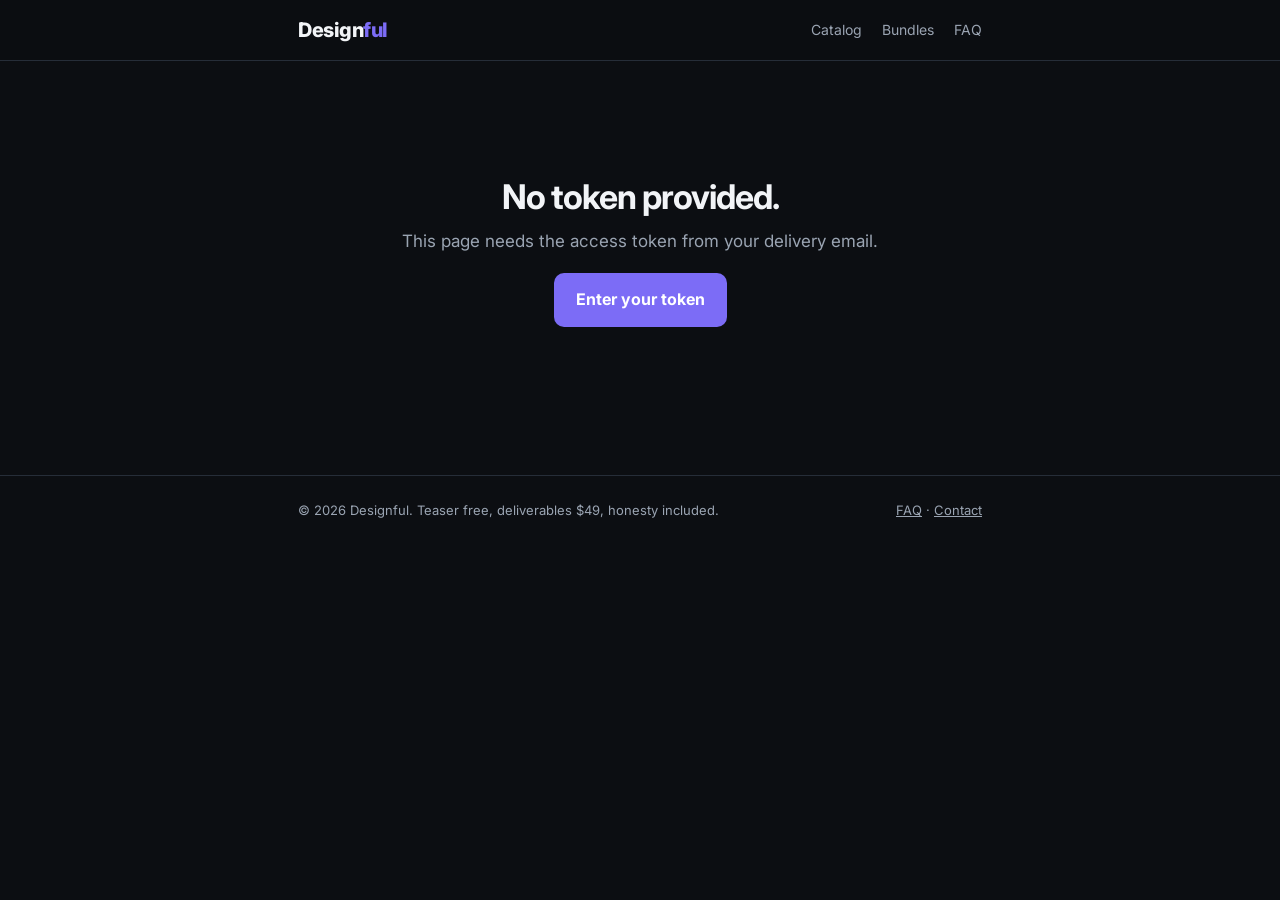
==== deliverable.html @ 866f5313 "Designful PWA: catalog + teaser + generate + deliverable pages (168/168 tests green)" ====
<!DOCTYPE html>
<html lang="en">
<head>
<meta charset="utf-8">
<meta name="viewport" content="width=device-width, initial-scale=1, viewport-fit=cover">
<title>Designful — Your deliverable</title>
<link rel="manifest" href="manifest.json">
<meta name="theme-color" content="#7c6cf6">
<link rel="stylesheet" href="styles.css">
<link rel="preconnect" href="https://fonts.googleapis.com">
<link rel="preconnect" href="https://fonts.gstatic.com" crossorigin>
<link href="https://fonts.googleapis.com/css2?family=Archivo:wght@600;700;800&family=Inter:wght@400;600;700&display=swap" rel="stylesheet">
</head>
<body>

<header class="site-header">
  <div class="inner">
    <a class="brand" href="index.html">Design<span>ful</span></a>
    <nav class="nav">
      <a href="index.html#catalog">Catalog</a>
      <a href="index.html#bundles">Bundles</a>
      <a href="index.html#faq">FAQ</a>
    </nav>
  </div>
</header>

<main>
  <div id="deliverable-host"></div>
</main>

<footer>
  <div class="inner">
    <span>© 2026 Designful. Teaser free, deliverables $49, honesty included.</span>
    <span><a href="index.html#faq">FAQ</a> · <a href="mailto:info@mehyar.us">Contact</a></span>
  </div>
</footer>

<script src="catalog.js"></script>
<script src="app.js"></script>
<script type="module" src="compositor.js"></script>
<script>
"use strict";
/* Deliverable viewer.
 * PROD: fetches /api/designful/deliverable?token= and renders the real
 * manifest — text files inline, image assets as canvas composites
 * (text-free artwork + real typography drawn by compositor.js), each with
 * a PNG download button.
 * DEV (?dev=1): renders the sample manifest below so the layout is
 * reviewable with zero backend.
 */
document.addEventListener("DOMContentLoaded", function () {
  var host = document.getElementById("deliverable-host");
  var qs = new URLSearchParams(window.location.search);
  var token = qs.get("token");
  var feature = qs.get("feature");

  if (!token) {
    host.innerHTML =
      '<section class="centered"><h1>No token provided.</h1>' +
      '<p class="lede">This page needs the access token from your delivery email.</p>' +
      '<a class="btn btn-primary" href="success.html">Enter your token</a></section>';
    return;
  }

  if (DEV_MODE) {
    renderManifest(host, SAMPLE_MANIFEST, token);
    return;
  }

  host.innerHTML = '<section class="centered"><p class="lede">Loading your deliverable…</p></section>';
  fetch("/api/designful/deliverable?token=" + encodeURIComponent(token), { cache: "no-store" })
    .then(function (r) { return r.json().then(function (j) { return { status: r.status, body: j }; }); })
    .then(function (res) {
      var b = res.body;
      if (!b || b.ok !== true) {
        var msg = (b && b.error) || ("HTTP " + res.status);
        if (msg === "not_ready") {
          host.innerHTML =
            '<section class="centered"><h1>Still in the oven.</h1>' +
            '<p class="lede">Your deliverable is being produced — usually within 15 minutes. This page will show it as soon as it\'s ready; no need to re-enter your token.</p></section>';
        } else {
          host.innerHTML =
            '<section class="centered"><h1>Token not found.</h1>' +
            '<p class="lede">That token doesn\'t match any deliverable (' + esc(msg) + '). Check your email for the exact link.</p></section>';
        }
        return;
      }
      var keys = Object.keys(b.manifests || {});
      var key = (feature && b.manifests[feature]) ? feature : keys[0];
      if (!key) {
        host.innerHTML = '<section class="centered"><h1>Nothing here yet.</h1><p class="lede">No deliverables are attached to this token.</p></section>';
        return;
      }
      if (keys.length > 1) {
        var tabs = '<div class="choices" style="margin:18px 0">';
        keys.forEach(function (k) {
          tabs += '<a class="chip' + (k === key ? " active" : "") + '" href="deliverable.html?token=' +
            encodeURIComponent(token) + "&feature=" + encodeURIComponent(k) + '">' + esc(featureName(k)) + "</a>";
        });
        host.innerHTML = tabs + "</div>";
      }
      var section = document.createElement("div");
      host.appendChild(section);
      renderManifest(section, b.manifests[key], token);
    })
    .catch(function () {
      host.innerHTML =
        '<section class="centered"><h1>Couldn\'t load.</h1>' +
        '<p class="lede">The deliverable service didn\'t respond. Check your connection and reload.</p></section>';
    });
});

function featureName(featureId) {
  var map = {
    "homepage-teardown": "Homepage Teardown",
    "logo-refresh": "Logo Refresh",
    "ad-creative-pack": "Ad Creative Pack",
    "social-launch-kit": "Social Launch Kit",
    "hero-rewrite": "Hero Rewrite"
  };
  return map[featureId] || featureId;
}

/* Renders one manifest: {summary, generated_at, files:[{name,mime,storage,url,
 * label, content|content_preview, overlay:{kind,feature,overlay,warnings}, dims}]} */
function renderManifest(host, manifest, token) {
  var C = window.DesignfulCompositor;
  var html = '<a class="back" href="index.html#catalog">← Back to catalog</a>';
  html += '<section class="feature-hero"><p class="eyebrow">Your deliverable</p>';
  html += "<h1>" + esc(manifest.title || featureName(manifest.feature || "")) + "</h1>";
  if (manifest.summary) html += '<p class="lede">' + esc(manifest.summary) + "</p>";
  if (manifest.generated_at) {
    html += '<p class="turnaround">Delivered ' + esc(manifest.generated_at) + " · full commercial rights</p>";
  }
  html += "</section>";

  if (DEV_MODE) {
    html += '<div class="dev-fallback" style="margin-top:18px"><strong>Dev sample.</strong> ' +
      "In production this page fetches the manifest for your token and renders the real deliverable. " +
      "What follows is sample content showing the layout, including a live canvas composite.</div>";
  }

  var files = manifest.files || [];
  var images = files.filter(isImageFile);
  var texts = files.filter(function (f) { return !isImageFile(f); });

  if (images.length && C) {
    html += '<section><h2>Assets — download the finished PNGs</h2><div class="gallery" id="composite-gallery"></div></section>';
  }
  texts.forEach(function (f) {
    html += '<section class="report"><h3>' + esc(f.label || f.name) + "</h3>";
    var body = f.content || f.content_preview || "";
    if (body) {
      html += f.mime === "text/html"
        ? '<div class="result-body">' + body + "</div>"
        : "<pre>" + esc(body) + "</pre>";
    } else if (f.url) {
      html += '<p><a class="btn" href="' + esc(f.url) + '" download>Download ' + esc(f.name) + "</a></p>";
    } else if (f.error) {
      html += '<p class="status error">This asset failed production QC and was withheld: ' + esc(f.error) + ". Reply to your delivery email for a re-render.</p>";
    }
    html += "</section>";
  });

  html += '<section><div class="whatyouget"><h3>Questions or a redo?</h3>' +
    '<p>You get one free redo within 7 days if anything here is unusable. ' +
    'Reply to your delivery email or write to info@mehyar.us.</p></div></section>';

  host.innerHTML = html;

  /* Composite each image asset: text-free artwork + real typography. */
  if (images.length && C) {
    var gallery = document.getElementById("composite-gallery");
    images.forEach(function (f, i) {
      var fig = document.createElement("figure");
      fig.style.margin = "0";
      var dims = dimsFor(f);
      var canvas = document.createElement("canvas");
      canvas.width = dims[0];
      canvas.height = dims[1];
      canvas.style.maxWidth = "100%";
      canvas.style.height = "auto";
      canvas.style.borderRadius = "12px";
      fig.appendChild(canvas);
      var cap = document.createElement("figcaption");
      cap.style.cssText = "color:var(--muted);font-size:13px;margin:8px 0";
      cap.textContent = f.label || f.name;
      fig.appendChild(cap);
      var btn = document.createElement("button");
      btn.className = "btn";
      btn.textContent = "Download PNG";
      btn.addEventListener("click", function () {
        C.downloadCanvas(canvas, (f.name || ("asset-" + (i + 1))).replace(/\.[a-z]+$/i, "") + "-final.png");
      });
      fig.appendChild(btn);
      gallery.appendChild(fig);
      var src = f.url || f.src;
      if (!src) {
        cap.textContent += " — artwork unavailable";
        return;
      }
      C.renderComposite(canvas, {
        artwork: src,
        overlay: f.overlay || {},
        kind: (f.overlay && f.overlay.kind) || "generic",
      }).catch(function () {
        cap.textContent += " — failed to render";
      });
    });
  }
}

function isImageFile(f) {
  if (f.url && /\.(png|jpe?g|webp)(\?|$)/i.test(f.url)) return true;
  if (/^image\//.test(f.mime || "")) return true;
  return /\.(png|jpe?g|webp)$/i.test(f.name || "");
}

function dimsFor(f) {
  /* Canvas ratios mirror the production art direction. */
  if (f.dims) {
    var m = /^(\d+)x(\d+)$/.exec(f.dims);
    if (m) {
      var w = Math.min(1080, +m[1]);
      return [w, Math.round((w * +m[2]) / +m[1])];
    }
  }
  var kind = (f.overlay && f.overlay.kind) || "";
  if (kind === "ad-creative" && /9x16|9-16|story/i.test(f.name || "")) return [1080, 1920];
  if (kind === "social-template") return [1080, 1350];
  return [1080, 1080];
}

/* Inline SVG placeholders — no network, no external images in dev. */
function svgPlaceholder(label, bg, fg) {
  var svg = '<svg xmlns="http://www.w3.org/2000/svg" width="800" height="800">' +
    '<rect width="800" height="800" fill="' + bg + '"/>' +
    '<text x="400" y="400" font-family="sans-serif" font-size="36" fill="' + fg + '" text-anchor="middle">' + label + "</text>" +
    "</svg>";
  return "data:image/svg+xml," + encodeURIComponent(svg);
}

/* Sample manifest so the layout can be reviewed with zero backend. */
var SAMPLE_MANIFEST = {
  feature: "ad-creative-pack",
  title: "Ad Creative Pack",
  generated_at: "2026-09-15",
  summary: "Sample deliverable: 5 creatives × 2 ratios with composited typography. The headline below is drawn live on canvas from the overlay spec — the artwork itself carries no text.",
  files: [
    {
      name: "ad-1-1x1.png", mime: "image/png", storage: "dev:inline",
      label: "Creative 1 — Cozy evening ritual (1:1)",
      src: svgPlaceholder("text-free artwork", "#2a1f16", "#d9a05b"),
      overlay: {
        kind: "ad-creative",
        feature: "ad-creative-pack",
        overlay: {
          headline: "Your evenings, upgraded in 21 days",
          brand: "Ember & Oak",
          cta: "Shop the collection"
        }
      }
    },
    {
      name: "teardown.json", mime: "application/json", storage: "dev:inline",
      label: "Sample report file",
      content_preview: '{ "score": 62, "note": "sample" }'
    }
  ]
};
</script>
</body>
</html>
---- styles.css ----
/* Designful — mobile-first, vanilla, no build step. */
:root {
  --bg: #0c0e12;
  --surface: #14181f;
  --surface-2: #1b212b;
  --line: #262d38;
  --text: #f2f4f7;
  --muted: #9aa4b2;
  --accent: #7c6cf6;
  --accent-soft: rgba(124, 108, 246, .14);
  --gold: #e8b04b;
  --ok: #3ecf8e;
  --err: #ff6b6b;
  --radius: 14px;
  --maxw: 720px;
  --font: -apple-system, BlinkMacSystemFont, "Segoe UI", Inter, Roboto, Helvetica, Arial, sans-serif;
}

* { box-sizing: border-box; }
html { -webkit-text-size-adjust: 100%; }
body {
  margin: 0;
  background: var(--bg);
  color: var(--text);
  font-family: var(--font);
  line-height: 1.6;
  font-size: 16px;
}

/* ---------- header ---------- */
.site-header {
  position: sticky; top: 0; z-index: 20;
  background: rgba(12, 14, 18, .92);
  backdrop-filter: blur(8px);
  border-bottom: 1px solid var(--line);
}
.site-header .inner {
  max-width: var(--maxw); margin: 0 auto;
  padding: 14px 18px;
  display: flex; align-items: center; justify-content: space-between;
}
.brand { font-weight: 800; font-size: 20px; letter-spacing: -.5px; color: var(--text); text-decoration: none; }
.brand span { color: var(--accent); }
.nav a { color: var(--muted); text-decoration: none; font-size: 14px; margin-left: 16px; }
.nav a:hover { color: var(--text); }

/* ---------- layout ---------- */
main { max-width: var(--maxw); margin: 0 auto; padding: 0 18px 72px; }
section { margin-top: 40px; }
h1 { font-size: 34px; line-height: 1.15; letter-spacing: -1px; margin: 0 0 12px; }
h2 { font-size: 24px; letter-spacing: -.5px; margin: 0 0 10px; }
h3 { font-size: 18px; margin: 0 0 8px; }
p.lede { color: var(--muted); font-size: 17px; margin: 0 0 18px; }
.eyebrow { color: var(--accent); font-size: 13px; font-weight: 700; text-transform: uppercase; letter-spacing: 1.5px; margin: 0 0 8px; }

/* ---------- hero ---------- */
.hero { padding: 48px 0 8px; }
.hero .actions { display: flex; gap: 12px; flex-wrap: wrap; margin-top: 20px; }
.hero-proof { margin-top: 16px; color: var(--muted); font-size: 14px; }

/* ---------- buttons ---------- */
.btn {
  display: inline-block; border: 0; cursor: pointer;
  font: inherit; font-weight: 700; font-size: 16px;
  padding: 14px 22px; border-radius: 10px;
  text-decoration: none; text-align: center;
  transition: transform .06s ease, opacity .15s;
}
.btn:active { transform: scale(.98); }
.btn-primary { background: var(--accent); color: #fff; }
.btn-primary:hover { opacity: .92; }
.btn-ghost { background: var(--surface-2); color: var(--text); border: 1px solid var(--line); }
.btn-block { display: block; width: 100%; }

/* ---------- feature cards ---------- */
.cards { display: grid; gap: 14px; margin-top: 18px; }
@media (min-width: 640px) { .cards { grid-template-columns: 1fr 1fr; } }
.card {
  background: var(--surface); border: 1px solid var(--line);
  border-radius: var(--radius); padding: 20px;
  display: flex; flex-direction: column; gap: 8px;
}
.card .tag { font-size: 12px; color: var(--muted); font-weight: 700; text-transform: uppercase; letter-spacing: 1px; }
.card h3 { margin: 0; }
.card .pitch { margin: 0; font-size: 15px; }
.card .teaser { margin: 0; color: var(--muted); font-size: 14px; }
.card .price-row { display: flex; align-items: center; justify-content: space-between; margin-top: auto; padding-top: 10px; }
.price { font-size: 22px; font-weight: 800; }
.price small { color: var(--muted); font-weight: 400; font-size: 13px; }
.card .btn { padding: 10px 16px; font-size: 15px; }

/* ---------- bundles ---------- */
.bundle-grid { display: grid; gap: 14px; margin-top: 18px; }
@media (min-width: 640px) { .bundle-grid { grid-template-columns: 1fr 1fr; } }
.bundle {
  background: linear-gradient(180deg, var(--surface-2), var(--surface));
  border: 1px solid var(--line); border-radius: var(--radius); padding: 22px;
  position: relative;
}
.bundle .save { color: var(--gold); font-weight: 700; font-size: 14px; }
.bundle h3 { margin: 4px 0 6px; }
.bundle p { color: var(--muted); font-size: 14px; margin: 0 0 14px; }
.bundle .price { font-size: 28px; }
.bundle .price s { color: var(--muted); font-size: 16px; font-weight: 400; margin-right: 8px; }

/* ---------- how it works ---------- */
.steps { list-style: none; padding: 0; margin: 18px 0 0; display: grid; gap: 12px; counter-reset: step; }
.steps li {
  background: var(--surface); border: 1px solid var(--line);
  border-radius: var(--radius); padding: 16px 16px 16px 56px; position: relative;
  font-size: 15px;
}
.steps li::before {
  counter-increment: step; content: counter(step);
  position: absolute; left: 16px; top: 14px;
  width: 28px; height: 28px; border-radius: 50%;
  background: var(--accent-soft); color: var(--accent);
  font-weight: 800; font-size: 14px;
  display: flex; align-items: center; justify-content: center;
}
.steps li strong { display: block; margin-bottom: 2px; }
.steps li p { margin: 0; color: var(--muted); font-size: 14px; }

/* ---------- faq ---------- */
.faq { margin-top: 18px; display: grid; gap: 10px; }
.faq details { background: var(--surface); border: 1px solid var(--line); border-radius: var(--radius); padding: 14px 16px; }
.faq summary { cursor: pointer; font-weight: 700; font-size: 15px; }
.faq details p { margin: 8px 0 0; color: var(--muted); font-size: 14px; }

/* ---------- feature page ---------- */
.back { display: inline-block; margin: 22px 0 0; color: var(--muted); text-decoration: none; font-size: 14px; }
.back:hover { color: var(--text); }
.feature-hero { margin-top: 10px; }
.feature-hero .turnaround { color: var(--muted); font-size: 14px; }
.whatyouget {
  background: var(--surface); border: 1px solid var(--line);
  border-radius: var(--radius); padding: 18px; margin-top: 24px;
}
.whatyouget h3 { margin-top: 0; }
.whatyouget p { margin: 0; font-size: 15px; color: var(--muted); }
.unlock-box {
  border: 1px solid var(--accent); background: var(--accent-soft);
  border-radius: var(--radius); padding: 20px; margin-top: 20px;
  display: flex; align-items: center; justify-content: space-between; gap: 14px; flex-wrap: wrap;
}
.unlock-box .price { font-size: 26px; }
.unlock-box p { margin: 0; font-size: 14px; color: var(--muted); }

/* ---------- forms ---------- */
.field { margin-bottom: 14px; }
.field label { display: block; font-weight: 700; font-size: 14px; margin-bottom: 6px; }
.field input[type="text"], .field input[type="url"], .field input[type="email"], .field textarea {
  width: 100%; padding: 12px 14px; border-radius: 10px;
  border: 1px solid var(--line); background: var(--surface-2); color: var(--text);
  font: inherit; font-size: 15px;
}
.field input[type="file"] { font: inherit; font-size: 14px; color: var(--muted); }
.field textarea { resize: vertical; }
.choices { display: flex; flex-wrap: wrap; gap: 8px; }
.chip {
  border: 1px solid var(--line); border-radius: 999px; padding: 8px 14px;
  font-size: 14px; font-weight: 400; cursor: pointer; background: var(--surface-2);
}
.chip input { margin-right: 6px; }
#teaser-form { margin-top: 18px; }

.status { min-height: 22px; font-size: 14px; margin-top: 10px; }
.status.busy { color: var(--accent); }
.status.error { color: var(--err); }

#teaser-result { margin-top: 16px; }
#teaser-result h3 { margin-top: 0; }
.result-body { white-space: pre-wrap; color: var(--text); font-size: 15px; }
.dev-fallback {
  border: 1px dashed var(--line); border-radius: var(--radius);
  padding: 18px; color: var(--muted); font-size: 14px; background: var(--surface);
}
.dev-fallback code { color: var(--text); background: var(--surface-2); padding: 1px 6px; border-radius: 6px; font-size: 13px; }

.gallery { display: grid; gap: 10px; grid-template-columns: 1fr 1fr; margin-top: 12px; }
.gallery img { width: 100%; border-radius: 10px; border: 1px solid var(--line); display: block; }

/* ---------- modals ---------- */
.modal {
  position: fixed; inset: 0; z-index: 50;
  background: rgba(4, 6, 10, .75);
  display: flex; align-items: center; justify-content: center;
  padding: 18px;
}
.modal[hidden] { display: none; }
.modal .panel {
  background: var(--surface); border: 1px solid var(--line);
  border-radius: var(--radius); padding: 24px; width: 100%; max-width: 440px;
  max-height: 90vh; overflow: auto;
}
.modal .panel h2 { margin-top: 0; }
.modal .panel .muted { color: var(--muted); font-size: 14px; margin: 0 0 16px; }
.modal-close { float: right; background: none; border: 0; color: var(--muted); font-size: 22px; cursor: pointer; }
#buy-error { color: var(--err); font-size: 14px; min-height: 20px; margin: 8px 0 0; }
#payload-pre {
  background: #0a0c10; border: 1px solid var(--line); border-radius: 10px;
  padding: 14px; font-size: 13px; overflow: auto; white-space: pre; margin: 12px 0;
}
.dev-notice {
  border: 1px dashed var(--gold); color: var(--gold);
  border-radius: 10px; padding: 10px 14px; font-size: 13px; margin: 0;
}

/* ---------- success / deliverable ---------- */
.centered { text-align: center; padding: 64px 0 20px; }
.centered .check { font-size: 56px; }
.centered h1 { margin-top: 12px; }
.token-form { display: flex; gap: 8px; margin-top: 24px; }
.token-form input { flex: 1; }
.report { background: var(--surface); border: 1px solid var(--line); border-radius: var(--radius); padding: 22px; margin-top: 18px; }
.report h3 { color: var(--accent); font-size: 13px; text-transform: uppercase; letter-spacing: 1px; margin-top: 20px; }
.report h3:first-child { margin-top: 0; }
.report p, .report li { font-size: 15px; }
.severity { font-weight: 800; }
.severity.high { color: var(--err); }
.severity.medium { color: var(--gold); }
.severity.low { color: var(--ok); }

/* ---------- footer ---------- */
footer { border-top: 1px solid var(--line); margin-top: 56px; }
footer .inner { max-width: var(--maxw); margin: 0 auto; padding: 24px 18px; color: var(--muted); font-size: 13px; display: flex; justify-content: space-between; gap: 12px; flex-wrap: wrap; }
footer a { color: var(--muted); }
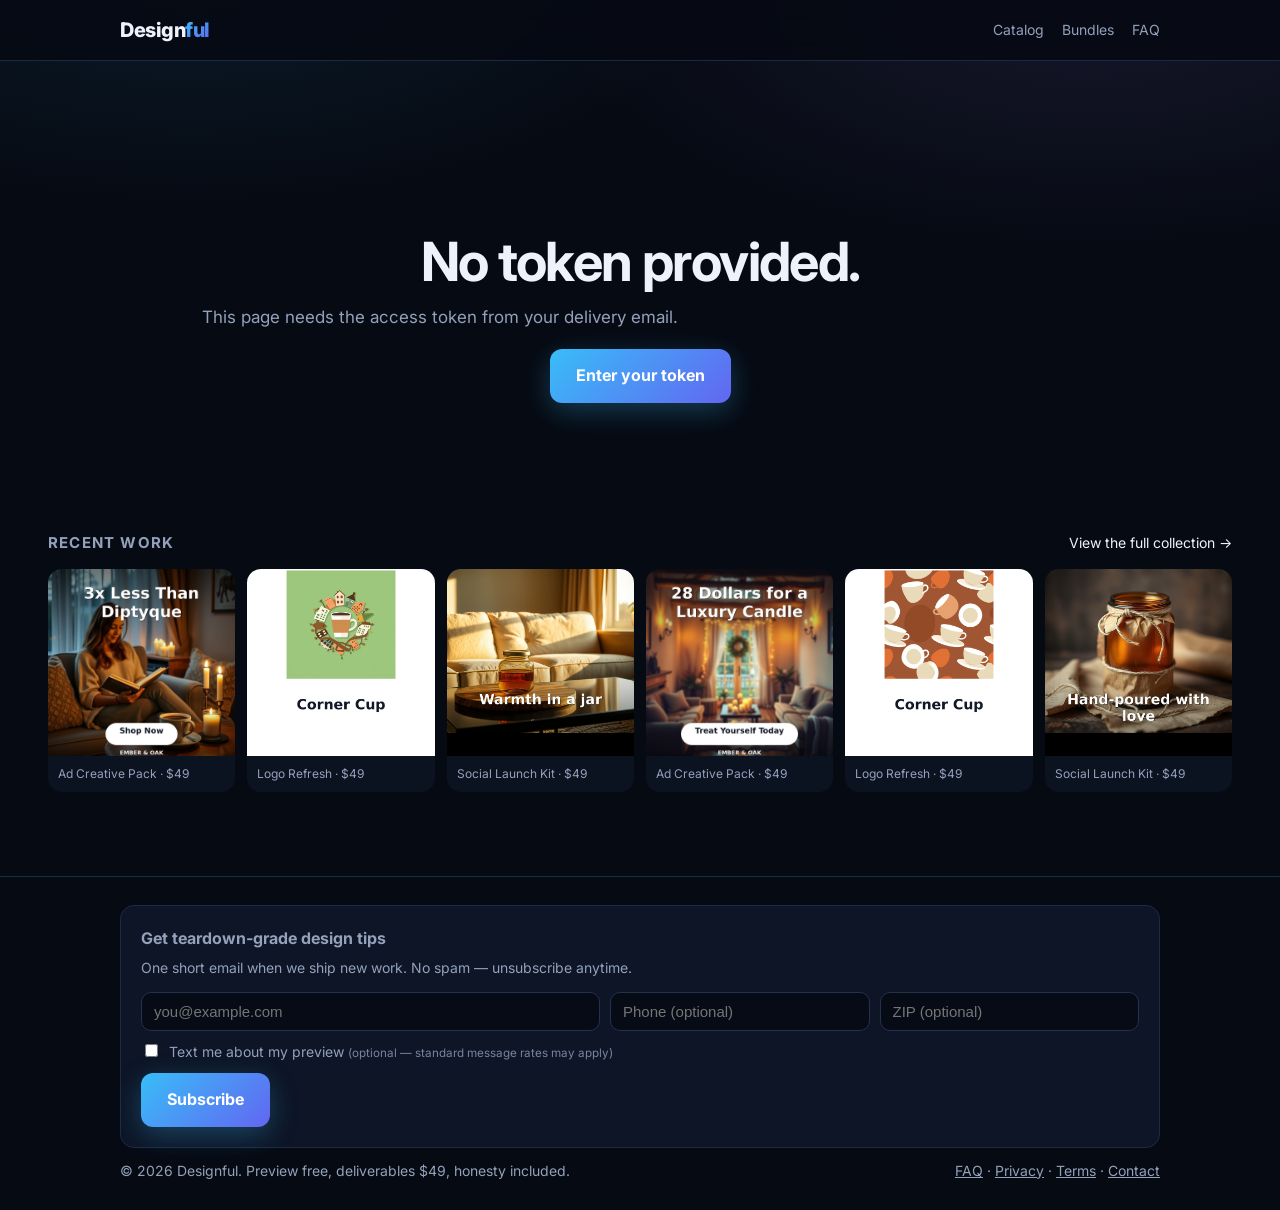
==== commit 54af1dd2: "Sync: privacy + terms pages, work.html, subscribe/unsubscribe functions, samples gallery, demo media" ====
--- a/deliverable.html
+++ b/deliverable.html
@@ -4,6 +4,9 @@
 <meta charset="utf-8">
 <meta name="viewport" content="width=device-width, initial-scale=1, viewport-fit=cover">
 <title>Designful — Your deliverable</title>
+<meta name="robots" content="noindex">
+<link rel="canonical" href="https://designful.mehyar.us/deliverable.html">
+<meta name="description" content="Your Designful deliverable — clean, full-resolution files with commercial rights.">
 <link rel="manifest" href="manifest.json">
 <meta name="theme-color" content="#7c6cf6">
 <link rel="stylesheet" href="styles.css">
@@ -28,10 +31,29 @@
   <div id="deliverable-host"></div>
 </main>
 
+<div class="recent-work" data-recent-work></div>
 <footer>
-  <div class="inner">
-    <span>© 2026 Designful. Teaser free, deliverables $49, honesty included.</span>
-    <span><a href="index.html#faq">FAQ</a> · <a href="mailto:info@mehyar.us">Contact</a></span>
+  <div class="inner footer-grid">
+    <div class="subscribe-block">
+      <strong>Get teardown-grade design tips</strong>
+      <p class="muted">One short email when we ship new work. No spam — unsubscribe anytime.</p>
+      <form class="subscribe-form" data-subscribe-form novalidate>
+        <div class="subscribe-row">
+          <input type="email" name="email" placeholder="you@example.com" required aria-label="Email address (required)" autocomplete="email">
+          <input type="tel" name="phone" placeholder="Phone (optional)" aria-label="Phone number (optional)" autocomplete="tel">
+          <input type="text" name="zip" placeholder="ZIP (optional)" aria-label="ZIP code (optional)" inputmode="numeric" autocomplete="postal-code">
+        </div>
+        <label class="sms-consent"><input type="checkbox" name="sms_consent" value="true"> <span>Text me about my preview <small>(optional — standard message rates may apply)</small></span></label>
+        <div class="subscribe-row">
+          <button class="btn btn-primary" type="submit">Subscribe</button>
+          <p class="subscribe-msg" role="status" hidden></p>
+        </div>
+      </form>
+    </div>
+    <div class="footer-base">
+      <span>© 2026 Designful. Preview free, deliverables $49, honesty included.</span>
+      <span><a href="index.html#faq">FAQ</a> · <a href="privacy.html">Privacy</a> · <a href="terms.html">Terms</a> · <a href="mailto:info@mehyar.us">Contact</a></span>
+    </div>
   </div>
 </footer>
 
--- a/styles.css
+++ b/styles.css
@@ -1,26 +1,31 @@
-/* Designful — mobile-first, vanilla, no build step. */
+/* Designful — premium cool palette. Mobile-first, vanilla, no build step. */
 :root {
-  --bg: #0c0e12;
-  --surface: #14181f;
-  --surface-2: #1b212b;
-  --line: #262d38;
-  --text: #f2f4f7;
-  --muted: #9aa4b2;
-  --accent: #7c6cf6;
-  --accent-soft: rgba(124, 108, 246, .14);
-  --gold: #e8b04b;
-  --ok: #3ecf8e;
-  --err: #ff6b6b;
-  --radius: 14px;
-  --maxw: 720px;
+  --bg: #060a13;
+  --surface: #0b1220;
+  --surface-2: #101a2e;
+  --line: #1c2942;
+  --text: #eef3fb;
+  --muted: #93a1bb;
+  --accent: #38bdf8;
+  --accent-2: #a78bfa;
+  --accent-soft: rgba(56, 189, 248, .12);
+  --grad: linear-gradient(135deg, #38bdf8, #6366f1);
+  --gold: #fbbf24;
+  --ok: #34d399;
+  --err: #fb7185;
+  --radius: 16px;
+  --maxw: 1080px;
   --font: -apple-system, BlinkMacSystemFont, "Segoe UI", Inter, Roboto, Helvetica, Arial, sans-serif;
 }
 
 * { box-sizing: border-box; }
-html { -webkit-text-size-adjust: 100%; }
+html { -webkit-text-size-adjust: 100%; scroll-behavior: smooth; }
 body {
   margin: 0;
-  background: var(--bg);
+  background:
+    radial-gradient(900px 420px at 15% -5%, rgba(56, 189, 248, .10) 0%, transparent 60%) fixed,
+    radial-gradient(900px 420px at 85% 0%, rgba(167, 139, 250, .10) 0%, transparent 60%) fixed,
+    var(--bg);
   color: var(--text);
   font-family: var(--font);
   line-height: 1.6;
@@ -30,120 +35,270 @@
 /* ---------- header ---------- */
 .site-header {
   position: sticky; top: 0; z-index: 20;
-  background: rgba(12, 14, 18, .92);
-  backdrop-filter: blur(8px);
+  background: rgba(6, 10, 19, .88);
+  backdrop-filter: blur(10px);
+  -webkit-backdrop-filter: blur(10px);
   border-bottom: 1px solid var(--line);
 }
 .site-header .inner {
   max-width: var(--maxw); margin: 0 auto;
-  padding: 14px 18px;
-  display: flex; align-items: center; justify-content: space-between;
+  padding: 14px 20px;
+  display: flex; align-items: center; justify-content: space-between; gap: 12px;
 }
 .brand { font-weight: 800; font-size: 20px; letter-spacing: -.5px; color: var(--text); text-decoration: none; }
-.brand span { color: var(--accent); }
-.nav a { color: var(--muted); text-decoration: none; font-size: 14px; margin-left: 16px; }
+.brand span {
+  background: var(--grad);
+  -webkit-background-clip: text; background-clip: text;
+  -webkit-text-fill-color: transparent; color: transparent;
+}
+.nav { display: flex; align-items: center; }
+.nav a { color: var(--muted); text-decoration: none; font-size: 14px; margin-left: 18px; }
 .nav a:hover { color: var(--text); }
+.nav .nav-cta {
+  margin-left: 18px; padding: 8px 16px; border-radius: 999px;
+  background: var(--grad); color: #fff; font-weight: 700;
+}
+.nav .nav-cta:hover { color: #fff; opacity: .92; }
+@media (max-width: 560px) { .nav a:not(.nav-cta) { display: none; } }
 
 /* ---------- layout ---------- */
-main { max-width: var(--maxw); margin: 0 auto; padding: 0 18px 72px; }
-section { margin-top: 40px; }
-h1 { font-size: 34px; line-height: 1.15; letter-spacing: -1px; margin: 0 0 12px; }
-h2 { font-size: 24px; letter-spacing: -.5px; margin: 0 0 10px; }
-h3 { font-size: 18px; margin: 0 0 8px; }
-p.lede { color: var(--muted); font-size: 17px; margin: 0 0 18px; }
-.eyebrow { color: var(--accent); font-size: 13px; font-weight: 700; text-transform: uppercase; letter-spacing: 1.5px; margin: 0 0 8px; }
+main { max-width: var(--maxw); margin: 0 auto; padding: 0 20px 72px; }
+main section { margin-top: clamp(56px, 9vw, 96px); }
+section[id] { scroll-margin-top: 76px; }
+h1 {
+  font-size: clamp(30px, 8.5vw, 54px);
+  line-height: 1.06; letter-spacing: -0.03em;
+  margin: 0 0 14px; text-wrap: balance;
+}
+h2 { font-size: clamp(22px, 5.5vw, 30px); letter-spacing: -0.02em; margin: 0 0 10px; text-wrap: balance; }
+.sec-title { font-size: clamp(24px, 6vw, 36px); letter-spacing: -0.02em; text-wrap: balance; }
+h3 { font-size: 18px; margin: 0 0 8px; letter-spacing: -0.01em; }
+p.lede { color: var(--muted); font-size: 17px; margin: 0 0 18px; max-width: 640px; }
+::selection { background: rgba(56, 189, 248, .35); }
+a:focus-visible, button:focus-visible, input:focus-visible, summary:focus-visible {
+  outline: 2px solid var(--accent); outline-offset: 2px; border-radius: 6px;
+}
+.eyebrow {
+  display: inline-block;
+  color: var(--accent); font-size: 12px; font-weight: 800;
+  text-transform: uppercase; letter-spacing: 2px; margin: 0 0 10px;
+  padding: 6px 12px; border: 1px solid rgba(56, 189, 248, .35);
+  border-radius: 999px; background: var(--accent-soft);
+}
+.eyebrow-wrap { text-align: center; }
+.sec-title { text-align: center; }
+.sec-sub { text-align: center; color: var(--muted); max-width: 620px; margin: 0 auto 8px; }
 
 /* ---------- hero ---------- */
-.hero { padding: 48px 0 8px; }
-.hero .actions { display: flex; gap: 12px; flex-wrap: wrap; margin-top: 20px; }
-.hero-proof { margin-top: 16px; color: var(--muted); font-size: 14px; }
+.hero { padding: 64px 0 12px; text-align: center; }
+.hero-compact { padding: clamp(36px, 7vw, 68px) 0 4px; }
+.hero h1 .grad {
+  background: var(--grad);
+  -webkit-background-clip: text; background-clip: text;
+  -webkit-text-fill-color: transparent; color: transparent;
+}
+.hero .lede { margin-left: auto; margin-right: auto; }
+.hero-sub {
+  color: var(--muted); font-size: clamp(15px, 4vw, 18px);
+  margin: 12px auto 0; max-width: 520px; text-wrap: balance;
+}
+.hero-cta { margin-top: 24px; display: flex; justify-content: center; }
+.hero-cta .btn { padding: 16px 34px; font-size: 17px; min-height: 52px; }
+.hero .actions { display: flex; gap: 12px; flex-wrap: wrap; margin-top: 24px; justify-content: center; }
+.trust-row {
+  display: flex; gap: 10px 18px; flex-wrap: wrap; justify-content: center;
+  margin-top: 20px; font-size: 13px; color: var(--muted);
+}
+.trust-row span { display: inline-flex; align-items: center; gap: 6px; white-space: nowrap; }
+.hero-proof { margin-top: 22px; display: flex; flex-direction: column; gap: 12px; align-items: center; }
+.chips { display: flex; gap: 8px; flex-wrap: wrap; justify-content: center; }
+.chips span {
+  font-size: 13px; color: var(--muted);
+  border: 1px solid var(--line); border-radius: 999px;
+  padding: 6px 12px; background: rgba(16, 26, 46, .6);
+}
+.stars { color: var(--gold); letter-spacing: 2px; font-size: 15px; }
+.stars small { color: var(--muted); letter-spacing: 0; font-size: 13px; margin-left: 6px; }
 
 /* ---------- buttons ---------- */
 .btn {
   display: inline-block; border: 0; cursor: pointer;
   font: inherit; font-weight: 700; font-size: 16px;
-  padding: 14px 22px; border-radius: 10px;
+  padding: 14px 26px; border-radius: 12px;
   text-decoration: none; text-align: center;
-  transition: transform .06s ease, opacity .15s;
+  transition: transform .06s ease, opacity .15s, box-shadow .15s;
 }
 .btn:active { transform: scale(.98); }
-.btn-primary { background: var(--accent); color: #fff; }
-.btn-primary:hover { opacity: .92; }
+.btn-primary { background: var(--grad); color: #fff; box-shadow: 0 8px 28px rgba(56, 189, 248, .28); }
+.btn-primary:hover { opacity: .94; box-shadow: 0 10px 32px rgba(56, 189, 248, .36); }
 .btn-ghost { background: var(--surface-2); color: var(--text); border: 1px solid var(--line); }
+.btn-ghost:hover { border-color: var(--accent); }
 .btn-block { display: block; width: 100%; }
 
+/* ---------- work gallery — snap strip on mobile, grid on desktop ---------- */
+.work-strip {
+  display: flex; gap: 12px; overflow-x: auto;
+  scroll-snap-type: x mandatory; -webkit-overflow-scrolling: touch;
+  margin: 22px -20px 0; padding: 4px 20px 14px;
+  scrollbar-width: none;
+}
+.work-strip::-webkit-scrollbar { display: none; }
+.work-strip .work-card { flex: 0 0 72vw; max-width: 300px; scroll-snap-align: center; }
+@media (min-width: 760px) {
+  .work-strip { display: grid; grid-template-columns: repeat(3, 1fr); overflow: visible; margin: 26px 0 0; padding: 0; gap: 14px; }
+  .work-strip .work-card { flex: none; max-width: none; scroll-snap-align: none; }
+}
+.work-card {
+  background: var(--surface); border: 1px solid var(--line);
+  border-radius: 18px; overflow: hidden;
+  box-shadow: inset 0 1px 0 rgba(255, 255, 255, .04), 0 6px 20px rgba(0, 0, 0, .25);
+  transition: transform .15s ease, border-color .15s ease;
+}
+.work-card:hover { transform: translateY(-3px); border-color: rgba(56, 189, 248, .45); }
+.work-card img { width: 100%; display: block; aspect-ratio: 1 / 1; object-fit: cover; }
+.work-card .work-cap { padding: 10px 14px; font-size: 13px; color: var(--muted); }
+.work-card .work-cap strong { color: var(--text); display: block; font-size: 14px; }
+.gallery-note { text-align: center; color: var(--muted); font-size: 13px; margin-top: 14px; }
+
 /* ---------- feature cards ---------- */
-.cards { display: grid; gap: 14px; margin-top: 18px; }
-@media (min-width: 640px) { .cards { grid-template-columns: 1fr 1fr; } }
+.cards { display: grid; gap: 16px; margin-top: 26px; }
+@media (min-width: 720px) { .cards { grid-template-columns: 1fr 1fr; } }
 .card {
   background: var(--surface); border: 1px solid var(--line);
-  border-radius: var(--radius); padding: 20px;
-  display: flex; flex-direction: column; gap: 8px;
-}
-.card .tag { font-size: 12px; color: var(--muted); font-weight: 700; text-transform: uppercase; letter-spacing: 1px; }
-.card h3 { margin: 0; }
+  border-radius: var(--radius); padding: 0; overflow: hidden;
+  display: flex; flex-direction: column;
+  transition: transform .15s ease, border-color .15s ease;
+}
+.card:hover { transform: translateY(-3px); border-color: rgba(56, 189, 248, .45); }
+.card-thumb { display: block; width: 100%; aspect-ratio: 16 / 9; object-fit: cover; border-bottom: 1px solid var(--line); }
+.card-body { padding: 20px; display: flex; flex-direction: column; gap: 8px; flex: 1; }
+.card .tag {
+  font-size: 11px; color: var(--accent); font-weight: 800;
+  text-transform: uppercase; letter-spacing: 1.5px;
+  display: inline-flex; align-items: center; gap: 6px;
+}
+.card .tag::before { content: ""; width: 7px; height: 7px; border-radius: 50%; background: var(--accent); box-shadow: 0 0 10px var(--accent); }
+.card h3 { margin: 0; font-size: 19px; }
 .card .pitch { margin: 0; font-size: 15px; }
 .card .teaser { margin: 0; color: var(--muted); font-size: 14px; }
-.card .price-row { display: flex; align-items: center; justify-content: space-between; margin-top: auto; padding-top: 10px; }
+.card .price-row { display: flex; align-items: center; justify-content: space-between; margin-top: auto; padding-top: 12px; }
 .price { font-size: 22px; font-weight: 800; }
 .price small { color: var(--muted); font-weight: 400; font-size: 13px; }
-.card .btn { padding: 10px 16px; font-size: 15px; }
+.card .btn { padding: 10px 18px; font-size: 15px; }
+
+/* ---------- before / after ---------- */
+.ba-grid { display: grid; gap: 16px; margin-top: 26px; }
+@media (min-width: 760px) { .ba-grid { grid-template-columns: 1fr 1fr; } }
+.ba-card {
+  background: var(--surface); border: 1px solid var(--line);
+  border-radius: var(--radius); padding: 22px;
+}
+.ba-label {
+  font-size: 11px; font-weight: 800; text-transform: uppercase; letter-spacing: 2px;
+  margin-bottom: 12px; display: inline-block; padding: 4px 12px; border-radius: 999px;
+}
+.ba-before .ba-label { color: var(--err); border: 1px solid rgba(251, 113, 133, .4); background: rgba(251, 113, 133, .08); }
+.ba-after .ba-label { color: var(--ok); border: 1px solid rgba(52, 211, 153, .4); background: rgba(52, 211, 153, .08); }
+.ba-card blockquote { margin: 0; font-size: 17px; }
+.ba-before blockquote { color: var(--muted); text-decoration: line-through; text-decoration-color: rgba(251, 113, 133, .6); }
+.ba-after blockquote { font-weight: 700; }
+.ba-after ul { margin: 10px 0 0; padding: 0; list-style: none; display: grid; gap: 8px; }
+.ba-after li { font-size: 15px; }
+.ba-after li strong { display: block; }
+.ba-after li .why { color: var(--muted); font-size: 13px; }
+.ba-meta { margin-top: 12px; font-size: 13px; color: var(--muted); }
+.score-ring {
+  font-size: 44px; font-weight: 800; letter-spacing: -1px;
+  background: var(--grad); -webkit-background-clip: text; background-clip: text;
+  -webkit-text-fill-color: transparent; color: transparent;
+}
+
+/* ---------- reviews ---------- */
+.review-grid { display: grid; gap: 14px; margin-top: 26px; }
+@media (min-width: 720px) { .review-grid { grid-template-columns: 1fr 1fr; } }
+.review-card {
+  background: var(--surface); border: 1px solid var(--line);
+  border-radius: var(--radius); padding: 20px; position: relative;
+}
+.sample-badge {
+  position: absolute; top: 14px; right: 14px;
+  font-size: 10px; font-weight: 800; letter-spacing: 1.5px;
+  color: var(--accent-2); border: 1px dashed rgba(167, 139, 250, .6);
+  border-radius: 6px; padding: 3px 8px;
+}
+.review-stars { color: var(--gold); letter-spacing: 3px; font-size: 16px; margin-bottom: 10px; }
+.review-card p { margin: 0 0 12px; font-size: 15px; }
+.reviewer { font-size: 13px; color: var(--muted); }
+.reviewer strong { color: var(--text); }
 
 /* ---------- bundles ---------- */
-.bundle-grid { display: grid; gap: 14px; margin-top: 18px; }
-@media (min-width: 640px) { .bundle-grid { grid-template-columns: 1fr 1fr; } }
+.bundle-grid { display: grid; gap: 16px; margin-top: 26px; }
+@media (min-width: 720px) { .bundle-grid { grid-template-columns: 1fr 1fr; } }
 .bundle {
   background: linear-gradient(180deg, var(--surface-2), var(--surface));
-  border: 1px solid var(--line); border-radius: var(--radius); padding: 22px;
+  border: 1px solid var(--line); border-radius: var(--radius); padding: 24px;
   position: relative;
 }
+.bundle.featured { border-color: rgba(56, 189, 248, .5); box-shadow: 0 12px 40px rgba(56, 189, 248, .12); }
 .bundle .save { color: var(--gold); font-weight: 700; font-size: 14px; }
 .bundle h3 { margin: 4px 0 6px; }
-.bundle p { color: var(--muted); font-size: 14px; margin: 0 0 14px; }
-.bundle .price { font-size: 28px; }
+.bundle p { color: var(--muted); font-size: 14px; margin: 0 0 16px; }
+.bundle .price { font-size: 30px; }
 .bundle .price s { color: var(--muted); font-size: 16px; font-weight: 400; margin-right: 8px; }
 
 /* ---------- how it works ---------- */
-.steps { list-style: none; padding: 0; margin: 18px 0 0; display: grid; gap: 12px; counter-reset: step; }
+.steps { list-style: none; padding: 0; margin: 26px 0 0; display: grid; gap: 14px; counter-reset: step; }
+@media (min-width: 720px) { .steps { grid-template-columns: repeat(3, 1fr); } }
 .steps li {
   background: var(--surface); border: 1px solid var(--line);
-  border-radius: var(--radius); padding: 16px 16px 16px 56px; position: relative;
+  border-radius: var(--radius); padding: 22px 18px; position: relative;
   font-size: 15px;
 }
 .steps li::before {
   counter-increment: step; content: counter(step);
-  position: absolute; left: 16px; top: 14px;
-  width: 28px; height: 28px; border-radius: 50%;
-  background: var(--accent-soft); color: var(--accent);
-  font-weight: 800; font-size: 14px;
-  display: flex; align-items: center; justify-content: center;
-}
-.steps li strong { display: block; margin-bottom: 2px; }
+  width: 34px; height: 34px; border-radius: 50%;
+  background: var(--grad); color: #fff;
+  font-weight: 800; font-size: 15px;
+  display: inline-flex; align-items: center; justify-content: center;
+  margin-bottom: 12px;
+}
+.steps li strong { display: block; margin-bottom: 4px; font-size: 16px; }
 .steps li p { margin: 0; color: var(--muted); font-size: 14px; }
 
 /* ---------- faq ---------- */
-.faq { margin-top: 18px; display: grid; gap: 10px; }
-.faq details { background: var(--surface); border: 1px solid var(--line); border-radius: var(--radius); padding: 14px 16px; }
+.faq { margin-top: 26px; display: grid; gap: 10px; max-width: 760px; margin-left: auto; margin-right: auto; }
+.faq details { background: var(--surface); border: 1px solid var(--line); border-radius: var(--radius); padding: 14px 18px; }
 .faq summary { cursor: pointer; font-weight: 700; font-size: 15px; }
 .faq details p { margin: 8px 0 0; color: var(--muted); font-size: 14px; }
+
+/* ---------- final cta ---------- */
+.final-cta {
+  margin-top: 72px; text-align: center;
+  background: linear-gradient(180deg, rgba(56, 189, 248, .10), rgba(99, 102, 241, .06));
+  border: 1px solid rgba(56, 189, 248, .3);
+  border-radius: 22px; padding: 48px 24px;
+}
+.final-cta h2 { font-size: 30px; }
 
 /* ---------- feature page ---------- */
 .back { display: inline-block; margin: 22px 0 0; color: var(--muted); text-decoration: none; font-size: 14px; }
 .back:hover { color: var(--text); }
 .feature-hero { margin-top: 10px; }
 .feature-hero .turnaround { color: var(--muted); font-size: 14px; }
+.feature-samples { margin-top: 8px; }
 .whatyouget {
   background: var(--surface); border: 1px solid var(--line);
-  border-radius: var(--radius); padding: 18px; margin-top: 24px;
+  border-radius: var(--radius); padding: 20px; margin-top: 24px;
 }
 .whatyouget h3 { margin-top: 0; }
 .whatyouget p { margin: 0; font-size: 15px; color: var(--muted); }
+.whatyouget ul { margin: 10px 0 0; padding-left: 20px; color: var(--muted); font-size: 15px; }
 .unlock-box {
-  border: 1px solid var(--accent); background: var(--accent-soft);
-  border-radius: var(--radius); padding: 20px; margin-top: 20px;
+  border: 1px solid rgba(56, 189, 248, .5); background: var(--accent-soft);
+  border-radius: var(--radius); padding: 22px; margin-top: 20px;
   display: flex; align-items: center; justify-content: space-between; gap: 14px; flex-wrap: wrap;
 }
-.unlock-box .price { font-size: 26px; }
+.unlock-box .price { font-size: 28px; }
 .unlock-box p { margin: 0; font-size: 14px; color: var(--muted); }
 
 /* ---------- forms ---------- */
@@ -154,6 +309,9 @@
   border: 1px solid var(--line); background: var(--surface-2); color: var(--text);
   font: inherit; font-size: 15px;
 }
+.field input[type="text"]:focus, .field input[type="url"]:focus, .field input[type="email"]:focus, .field textarea:focus {
+  outline: none; border-color: var(--accent); box-shadow: 0 0 0 3px rgba(56, 189, 248, .18);
+}
 .field input[type="file"] { font: inherit; font-size: 14px; color: var(--muted); }
 .field textarea { resize: vertical; }
 .choices { display: flex; flex-wrap: wrap; gap: 8px; }
@@ -176,6 +334,7 @@
   padding: 18px; color: var(--muted); font-size: 14px; background: var(--surface);
 }
 .dev-fallback code { color: var(--text); background: var(--surface-2); padding: 1px 6px; border-radius: 6px; font-size: 13px; }
+.preview-note { color: var(--muted); font-size: 13px; margin-top: 8px; }
 
 .gallery { display: grid; gap: 10px; grid-template-columns: 1fr 1fr; margin-top: 12px; }
 .gallery img { width: 100%; border-radius: 10px; border: 1px solid var(--line); display: block; }
@@ -183,7 +342,7 @@
 /* ---------- modals ---------- */
 .modal {
   position: fixed; inset: 0; z-index: 50;
-  background: rgba(4, 6, 10, .75);
+  background: rgba(3, 6, 12, .78);
   display: flex; align-items: center; justify-content: center;
   padding: 18px;
 }
@@ -198,7 +357,7 @@
 .modal-close { float: right; background: none; border: 0; color: var(--muted); font-size: 22px; cursor: pointer; }
 #buy-error { color: var(--err); font-size: 14px; min-height: 20px; margin: 8px 0 0; }
 #payload-pre {
-  background: #0a0c10; border: 1px solid var(--line); border-radius: 10px;
+  background: #05080f; border: 1px solid var(--line); border-radius: 10px;
   padding: 14px; font-size: 13px; overflow: auto; white-space: pre; margin: 12px 0;
 }
 .dev-notice {
@@ -221,7 +380,263 @@
 .severity.medium { color: var(--gold); }
 .severity.low { color: var(--ok); }
 
+/* ---------- reveal on scroll ---------- */
+.reveal { opacity: 0; transform: translateY(14px); transition: opacity .5s ease, transform .5s ease; }
+.reveal.in { opacity: 1; transform: none; }
+@media (prefers-reduced-motion: reduce) { .reveal { opacity: 1; transform: none; transition: none; } }
+
 /* ---------- footer ---------- */
-footer { border-top: 1px solid var(--line); margin-top: 56px; }
-footer .inner { max-width: var(--maxw); margin: 0 auto; padding: 24px 18px; color: var(--muted); font-size: 13px; display: flex; justify-content: space-between; gap: 12px; flex-wrap: wrap; }
+footer { border-top: 1px solid var(--line); margin-top: 64px; }
+footer .inner { max-width: var(--maxw); margin: 0 auto; padding: 28px 20px; color: var(--muted); font-size: 13px; display: flex; justify-content: space-between; gap: 12px; flex-wrap: wrap; }
 footer a { color: var(--muted); }
+footer a:hover { color: var(--accent); }
+
+/* ---------- product video ---------- */
+.demo { margin-top: 40px; }
+.video-wrap {
+  max-width: 860px; margin: 18px auto 0;
+  border-radius: 20px; overflow: hidden;
+  border: 1px solid rgba(56, 189, 248, .35);
+  box-shadow: 0 20px 60px rgba(56, 189, 248, .12);
+  background: #000;
+}
+.video-wrap video { width: 100%; display: block; aspect-ratio: 16 / 10; background: #000; }
+
+/* ---------- before/after slider ---------- */
+.ba-slider-grid { display: grid; gap: 16px; margin-top: 26px; }
+@media (min-width: 760px) { .ba-slider-grid { grid-template-columns: 1fr 1fr; } }
+.ba-slider {
+  position: relative; margin: 0; border-radius: var(--radius); overflow: hidden;
+  border: 1px solid var(--line); cursor: ew-resize; touch-action: pan-y;
+  --pos: 50%; user-select: none; -webkit-user-select: none;
+  background: var(--surface);
+}
+.ba-slider .ba-img { width: 100%; display: block; aspect-ratio: 1 / 1; object-fit: cover; pointer-events: none; }
+.ba-slider .ba-top { position: absolute; inset: 0; clip-path: inset(0 calc(100% - var(--pos)) 0 0); }
+.ba-handle {
+  position: absolute; top: 0; bottom: 0; left: var(--pos); width: 2px;
+  background: #fff; box-shadow: 0 0 12px rgba(0,0,0,.5); transform: translateX(-1px);
+}
+.ba-handle span {
+  position: absolute; top: 50%; left: 50%; transform: translate(-50%, -50%);
+  width: 44px; height: 44px; border-radius: 50%;
+  background: var(--grad); color: #fff; font-weight: 800;
+  display: flex; align-items: center; justify-content: center; font-size: 15px;
+  box-shadow: 0 4px 16px rgba(0,0,0,.45);
+  animation: handle-nudge 2.4s ease-in-out 1.2s 2;
+}
+@keyframes handle-nudge {
+  0%, 100% { transform: translate(-50%, -50%); }
+  50% { transform: translate(calc(-50% + 10px), -50%); }
+}
+@media (prefers-reduced-motion: reduce) { .ba-handle span { animation: none; } }
+.ba-tag {
+  position: absolute; top: 12px; font-size: 11px; font-weight: 800;
+  text-transform: uppercase; letter-spacing: 1.5px;
+  padding: 5px 12px; border-radius: 999px; background: rgba(3, 6, 12, .72);
+  border: 1px solid var(--line); color: var(--text); pointer-events: none;
+}
+.tag-before { left: 12px; }
+.tag-after { right: 12px; }
+.ba-slider figcaption {
+  position: absolute; bottom: 0; left: 0; right: 0;
+  padding: 26px 14px 10px; font-size: 13px; color: var(--muted);
+  background: linear-gradient(transparent, rgba(3,6,12,.82)); pointer-events: none;
+}
+
+/* ---------- rating summary ---------- */
+.rating-summary {
+  display: flex; align-items: center; justify-content: center; gap: 14px;
+  margin-top: 22px; padding: 16px 20px; flex-wrap: wrap; text-align: center;
+  background: var(--surface); border: 1px solid var(--line); border-radius: var(--radius);
+  font-size: 16px;
+}
+.review-grid.wall { grid-template-columns: repeat(2, 1fr); }
+@media (min-width: 900px) { .review-grid.wall { grid-template-columns: repeat(4, 1fr); } }
+
+/* ---------- value stack ---------- */
+.value-grid { display: grid; gap: 14px; margin-top: 26px; }
+@media (min-width: 720px) { .value-grid { grid-template-columns: 1fr 1fr; } }
+.value-card {
+  background: var(--surface); border: 1px solid var(--line);
+  border-radius: var(--radius); padding: 22px;
+}
+.value-icon { font-size: 28px; margin-bottom: 10px; }
+.value-card h3 { margin: 0 0 6px; }
+.value-card p { margin: 0; color: var(--muted); font-size: 14px; }
+.compare-strip {
+  display: grid; gap: 10px; margin-top: 22px;
+  grid-template-columns: repeat(3, 1fr);
+  background: var(--surface); border: 1px solid var(--line);
+  border-radius: var(--radius); padding: 20px;
+}
+.compare-col { text-align: center; display: flex; flex-direction: column; gap: 4px; justify-content: center; }
+.compare-col.winner {
+  background: var(--accent-soft); border: 1px solid rgba(56, 189, 248, .45);
+  border-radius: 12px; padding: 12px 6px;
+}
+.compare-who { font-size: 11px; text-transform: uppercase; letter-spacing: 1.5px; color: var(--muted); font-weight: 800; }
+.compare-price { font-size: 26px; font-weight: 800; }
+.compare-col.winner .compare-price {
+  background: var(--grad); -webkit-background-clip: text; background-clip: text;
+  -webkit-text-fill-color: transparent; color: transparent;
+}
+.compare-time { font-size: 13px; color: var(--muted); }
+.price-guarantee { font-size: 12px; color: var(--muted); margin: 8px 0 0; }
+@media (max-width: 560px) {
+  .compare-strip { padding: 14px 10px; gap: 6px; }
+  .compare-price { font-size: 19px; }
+  .compare-time { font-size: 11px; }
+  .compare-who { font-size: 10px; }
+}
+
+/* ---------- Free-preview gating ---------- */
+.free-preview-banner{display:flex;align-items:center;gap:12px;flex-wrap:wrap;background:rgba(34,211,238,.08);border:1px solid rgba(34,211,238,.35);border-radius:12px;padding:12px 16px;margin:0 0 20px;font-size:15px}
+.free-preview-badge{background:linear-gradient(135deg,#22d3ee,#818cf8);color:#04121a;font-weight:800;font-size:12px;letter-spacing:1.5px;padding:5px 12px;border-radius:999px;white-space:nowrap}
+.free-preview-banner a{color:#22d3ee;font-weight:700}
+
+/* ---------- Footer subscribe ---------- */
+.footer-grid{display:flex;flex-direction:column;gap:20px}
+.subscribe-block{background:#0d1526;border:1px solid #1e2a45;border-radius:14px;padding:20px}
+.subscribe-block strong{font-size:16px}
+.subscribe-block .muted{margin:6px 0 12px;font-size:14px}
+.subscribe-row{display:flex;gap:10px;flex-wrap:wrap;align-items:center}
+.subscribe-form input[type="email"],.subscribe-form input[type="tel"],.subscribe-form input[type="text"]{background:#070b16;border:1px solid #24314f;color:#eaf2ff;border-radius:10px;padding:10px 12px;font-size:15px;min-width:0}
+.subscribe-form input[type="email"]{flex:2 1 200px}
+.subscribe-form input[type="tel"],.subscribe-form input[type="text"]{flex:1 1 130px}
+.subscribe-form input:focus{outline:2px solid #22d3ee;outline-offset:1px}
+.sms-consent{display:flex;align-items:flex-start;gap:8px;margin:10px 0;font-size:14px;color:var(--muted,#9fb0cc);cursor:pointer}
+.sms-consent input{margin-top:3px;accent-color:#22d3ee}
+.sms-consent small{opacity:.8}
+.subscribe-msg{font-size:14px;color:#22d3ee;margin:0}
+.footer-base{display:flex;justify-content:space-between;gap:12px;flex-wrap:wrap;font-size:14px;color:var(--muted,#9fb0cc)}
+@media(max-width:560px){.subscribe-row .btn{width:100%}}
+
+/* ---------- Legal pages ---------- */
+.legal{max-width:820px;margin:0 auto;padding:48px 20px 64px}
+.legal h1{font-size:clamp(32px,5vw,48px);margin:8px 0 6px}
+.legal-updated{color:var(--muted,#9fb0cc);font-size:14px;margin:0 0 28px}
+.legal-card{background:#0d1526;border:1px solid #1e2a45;border-radius:14px;padding:24px;margin:0 0 18px}
+.legal-card h2{font-size:20px;margin:0 0 12px;color:#eaf2ff}
+.legal-card p,.legal-card li{font-size:16px;line-height:1.65;color:#c9d6ee;margin:0 0 10px}
+.legal-card ul{padding-left:22px}
+.legal-card a{color:#22d3ee}
+.legal-contact{margin-top:28px;color:var(--muted,#9fb0cc);font-size:15px}
+.legal-contact a{color:#22d3ee}
+
+/* ---------- round 5: visual-first, mobile-first, professional ---------- */
+
+/* Cohesive card system — consistent radius + inset highlight */
+.card, .ba-card, .review-card, .bundle, .value-card, .steps li,
+.faq details, .whatyouget, .unlock-box, .report {
+  border-radius: 18px;
+  box-shadow: inset 0 1px 0 rgba(255, 255, 255, .04), 0 6px 20px rgba(0, 0, 0, .22);
+}
+
+/* Visual how-it-works steps */
+.steps-visual li { padding-top: 20px; }
+.step-icon {
+  display: inline-flex; align-items: center; justify-content: center;
+  width: 46px; height: 46px; border-radius: 14px; font-size: 22px;
+  background: var(--accent-soft); border: 1px solid rgba(56, 189, 248, .3);
+  margin-bottom: 12px;
+}
+.steps-visual li::before { display: none; }
+
+/* Sticky mobile CTA — app-style bottom bar */
+.sticky-cta {
+  position: fixed; left: 12px; right: 12px;
+  bottom: calc(12px + env(safe-area-inset-bottom));
+  z-index: 40; display: none;
+  align-items: center; justify-content: space-between; gap: 12px;
+  background: rgba(11, 18, 32, .94);
+  -webkit-backdrop-filter: blur(12px); backdrop-filter: blur(12px);
+  border: 1px solid rgba(56, 189, 248, .38); border-radius: 16px;
+  padding: 10px 10px 10px 16px;
+  box-shadow: 0 12px 32px rgba(0, 0, 0, .5);
+}
+.sticky-cta[hidden] { display: none; }
+.sticky-cta:not([hidden]) { display: flex; }
+.sticky-cta-text { font-size: 14px; color: var(--muted); }
+.sticky-cta-text strong { color: var(--text); font-size: 16px; }
+.sticky-cta .btn { padding: 12px 20px; font-size: 15px; white-space: nowrap; min-height: 48px; }
+@media (min-width: 720px) { .sticky-cta { display: none !important; } }
+
+/* Subtle stagger for grid reveals — premium, not gimmicky */
+@media (min-width: 760px) {
+  .work-strip .work-card:nth-child(3n+2).reveal,
+  .review-grid .review-card:nth-child(2n).reveal,
+  .value-grid .value-card:nth-child(2n).reveal { transition-delay: .07s; }
+  .work-strip .work-card:nth-child(3n+3).reveal { transition-delay: .14s; }
+}
+
+/* Thumb-friendly tap targets on touch */
+@media (pointer: coarse) {
+  .btn { min-height: 48px; }
+  .nav .nav-cta { padding: 10px 18px; }
+  .faq summary { padding: 6px 0; }
+}
+
+/* Tighter before/after on small screens */
+@media (max-width: 560px) {
+  .ba-card { padding: 18px; }
+  .ba-slider .ba-img { aspect-ratio: 4 / 3; }
+  .sec-sub { font-size: 15px; }
+}
+
+/* ============ STUDIO COLLECTION (work.html) ============ */
+.nav a.active { color: var(--text); }
+.work-hero { text-align: center; padding: clamp(48px, 8vw, 96px) 20px 8px; max-width: 760px; margin: 0 auto; }
+.work-hero h1 { font-size: clamp(38px, 7vw, 64px); margin: 12px 0 16px; text-wrap: balance; }
+.filter-bar { display: flex; flex-wrap: wrap; gap: 10px; justify-content: center; padding: 24px 16px 8px; }
+.filter-btn { background: var(--surface); color: var(--muted); border: 1px solid var(--border); border-radius: 999px; padding: 10px 18px; font-size: 14px; cursor: pointer; min-height: 44px; }
+.filter-btn:hover { color: var(--text); border-color: var(--cyan); }
+.filter-btn.active { background: linear-gradient(135deg, var(--cyan), var(--indigo)); color: #04121f; border-color: transparent; font-weight: 700; }
+.work-grid { display: grid; grid-template-columns: repeat(auto-fill, minmax(240px, 1fr)); gap: 18px; padding: 20px clamp(16px, 4vw, 48px) 8px; max-width: 1280px; margin: 0 auto; }
+.work-tile { background: var(--surface); border: 1px solid var(--border); border-radius: 18px; overflow: hidden; cursor: pointer; box-shadow: inset 0 1px 0 rgba(255,255,255,.05), 0 12px 32px rgba(0,0,0,.35); transition: transform .18s ease, border-color .18s ease; }
+.work-tile:hover, .work-tile:focus-visible { transform: translateY(-3px); border-color: var(--cyan); outline: none; }
+.work-tile img { width: 100%; aspect-ratio: 1/1; object-fit: cover; display: block; }
+.work-tile-cap { padding: 12px 14px 14px; display: flex; flex-direction: column; gap: 3px; }
+.work-tile-cap strong { font-size: 15px; }
+.work-tile-cap span { font-size: 13px; color: var(--muted); }
+.work-tile-price { color: var(--gold) !important; font-weight: 700; }
+.text-tile-inner { padding: 22px 18px; min-height: 240px; display: flex; flex-direction: column; gap: 12px; justify-content: center; background: radial-gradient(120% 120% at 20% 0%, rgba(56,189,248,.12), transparent 60%); }
+.text-tile-label { font-size: 12px; letter-spacing: .12em; text-transform: uppercase; color: var(--cyan); font-weight: 700; }
+.text-tile-mini { font-size: 15px; line-height: 1.5; }
+.text-tile-blurb { font-size: 13px; color: var(--muted); margin: 0; }
+.studio-pitch { text-align: center; padding: clamp(56px, 9vw, 96px) 20px; max-width: 720px; margin: 0 auto; }
+
+/* ============ LIGHTBOX ============ */
+body.lb-open { overflow: hidden; }
+.lightbox { position: fixed; inset: 0; z-index: 100; display: flex; align-items: center; justify-content: center; }
+.lightbox[hidden] { display: none; }
+.lightbox-backdrop { position: absolute; inset: 0; background: rgba(3,7,14,.88); backdrop-filter: blur(6px); }
+.lightbox-inner { position: relative; width: min(920px, calc(100vw - 32px)); max-height: calc(100dvh - 48px); overflow: auto; background: var(--surface); border: 1px solid var(--border); border-radius: 20px; padding: clamp(18px, 4vw, 36px); }
+.lightbox-close { position: absolute; top: 10px; right: 12px; background: none; border: none; color: var(--muted); font-size: 22px; cursor: pointer; min-width: 44px; min-height: 44px; }
+.lightbox-close:hover { color: var(--text); }
+.lightbox-nav { position: absolute; top: 50%; transform: translateY(-50%); background: rgba(11,18,32,.8); border: 1px solid var(--border); color: var(--text); font-size: 28px; width: 48px; height: 48px; border-radius: 50%; cursor: pointer; }
+.lb-prev { left: 6px; } .lb-next { right: 6px; }
+.lb-kicker { font-size: 12px; letter-spacing: .12em; text-transform: uppercase; color: var(--cyan); font-weight: 700; margin: 0 0 6px; }
+.lb-title { margin: 0 0 18px; font-size: clamp(20px, 4vw, 28px); text-wrap: balance; }
+.lb-img { width: 100%; border-radius: 14px; display: block; }
+.lb-ba { display: grid; grid-template-columns: 1fr 1fr; gap: 14px; }
+.lb-ba figure { margin: 0; }
+.lb-ba img { width: 100%; border-radius: 14px; display: block; aspect-ratio: 1/1; object-fit: cover; }
+.lb-ba figcaption { text-align: center; color: var(--muted); font-size: 13px; padding-top: 8px; }
+.ba-text-card { background: linear-gradient(160deg, #1b2a4a, #101c33); border: 1px solid var(--border); border-radius: 14px; padding: 26px 22px; aspect-ratio: 1/1; display: flex; flex-direction: column; justify-content: center; gap: 10px; }
+.ba-text-kicker { font-size: 11px; letter-spacing: .14em; text-transform: uppercase; color: var(--cyan); font-weight: 700; }
+.ba-text-card p { margin: 0; font-size: 15px; line-height: 1.55; color: var(--text); }
+.lb-text { display: grid; gap: 14px; }
+.lb-buy { display: inline-block; margin-top: 22px; }
+.lb-note { color: var(--muted); font-size: 13px; margin-top: 10px; }
+@media (max-width: 560px) { .lb-ba { grid-template-columns: 1fr; } }
+
+/* ============ RECENT WORK STRIP (above footer, every page) ============ */
+.recent-work { border-top: 1px solid var(--border); padding: 36px clamp(16px, 4vw, 48px) 8px; max-width: 1280px; margin: 0 auto; }
+.recent-work-head { display: flex; align-items: baseline; justify-content: space-between; margin-bottom: 14px; }
+.recent-work-head strong { font-size: 15px; letter-spacing: .08em; text-transform: uppercase; color: var(--muted); }
+.recent-work-head a { font-size: 14px; color: var(--cyan); text-decoration: none; }
+.recent-strip { display: grid; grid-auto-flow: column; grid-auto-columns: minmax(140px, 1fr); gap: 12px; overflow-x: auto; scroll-snap-type: x mandatory; padding-bottom: 12px; }
+.recent-card { scroll-snap-align: start; border: 1px solid var(--border); border-radius: 14px; overflow: hidden; background: var(--surface); text-decoration: none; color: var(--text); }
+.recent-card img { width: 100%; aspect-ratio: 1/1; object-fit: cover; display: block; }
+.recent-card span { display: block; font-size: 12px; color: var(--muted); padding: 8px 10px; }
